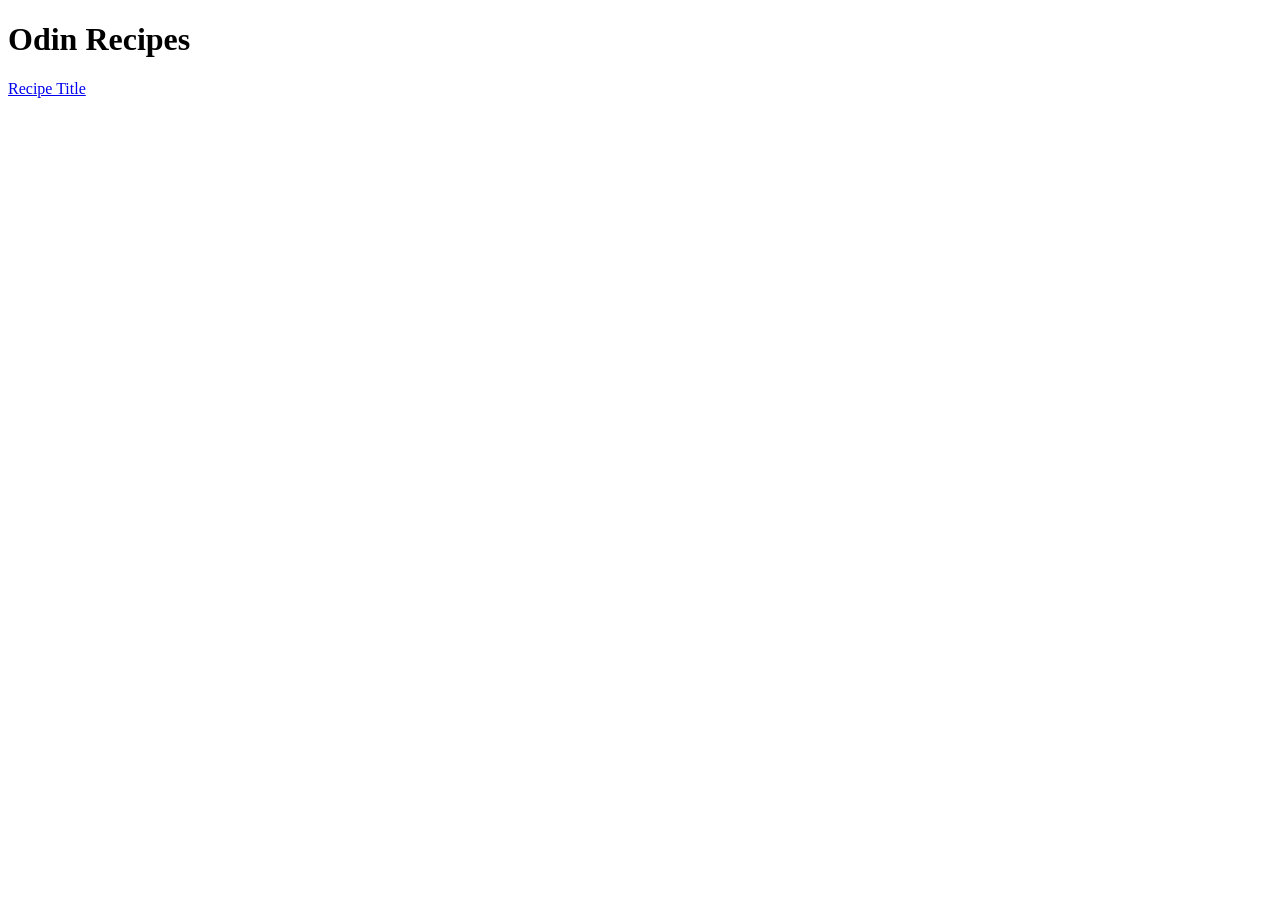
==== index.html @ 9cc3195c "Add Links to the Pages add the first links between Home page and recipes Pages" ====
<!DOCTYPE html>
<html lang="en">
<head>
    <meta charset="UTF-8">
    <meta name="viewport" content="width=device-width, initial-scale=1.0">
    <title>Document</title>
</head>
<body>
    <h1>Odin Recipes</h1>
    <a href="../odin-recipes/index.html">Recipe Title</a>
</body>
</html>
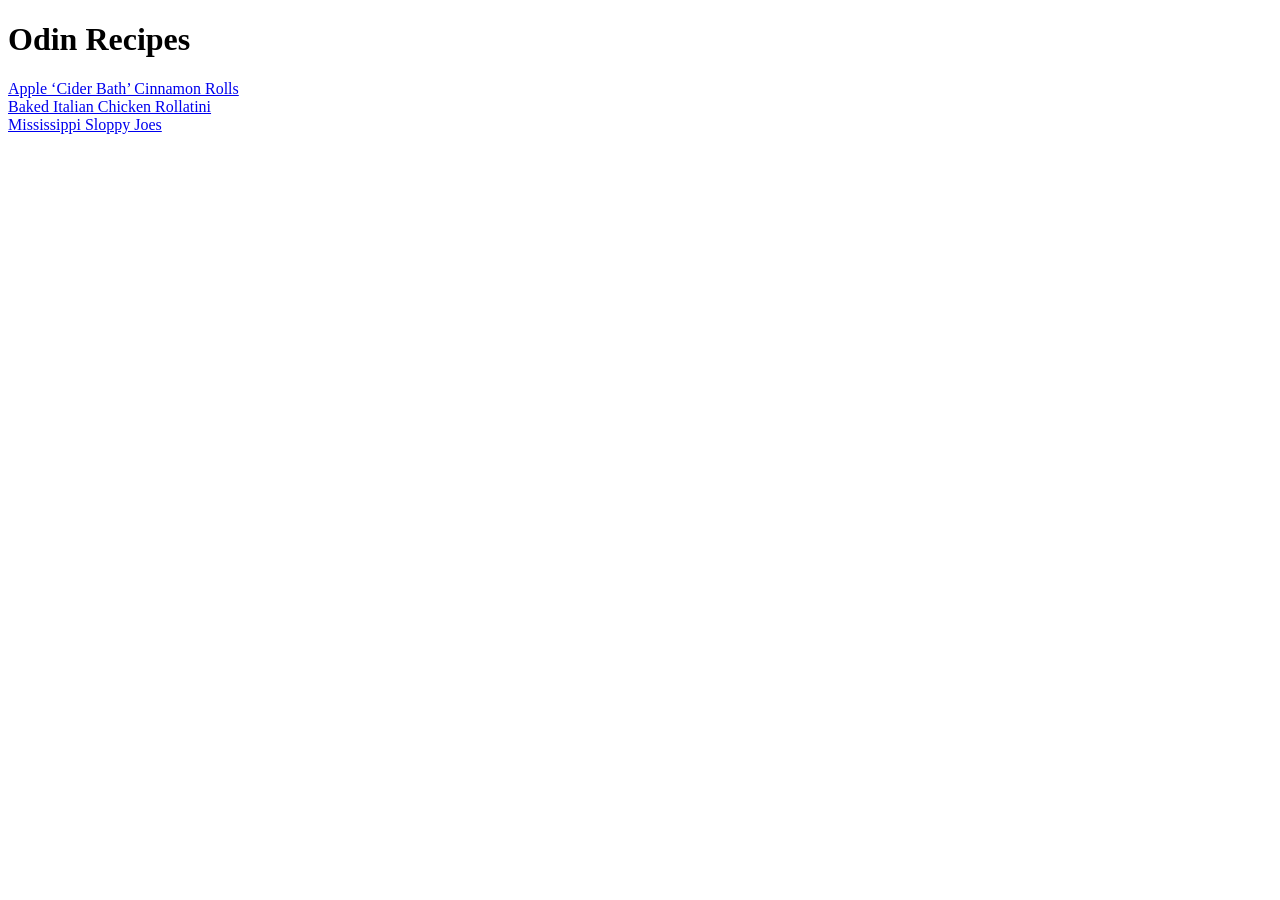
==== commit 8db141de: "fix some bugs fix pages links to work agine" ====
--- a/index.html
+++ b/index.html
@@ -7,6 +7,8 @@
 </head>
 <body>
     <h1>Odin Recipes</h1>
-    <a href="../odin-recipes/index.html">Recipe Title</a>
+    <a href="../odin-recipes/recipes/Apple-Cider-Bath-Cinnamon-Rolls.html">Apple ‘Cider Bath’ Cinnamon Rolls</a><br>
+    <a href="../odin-recipes/recipes/Baked-Italian-Chicken-Rollatini.html">Baked Italian Chicken Rollatini</a><br>
+    <a href="../odin-recipes/recipes/Mississippi-Sloppy-Joes.html">Mississippi Sloppy Joes</a><br>
 </body>
 </html>
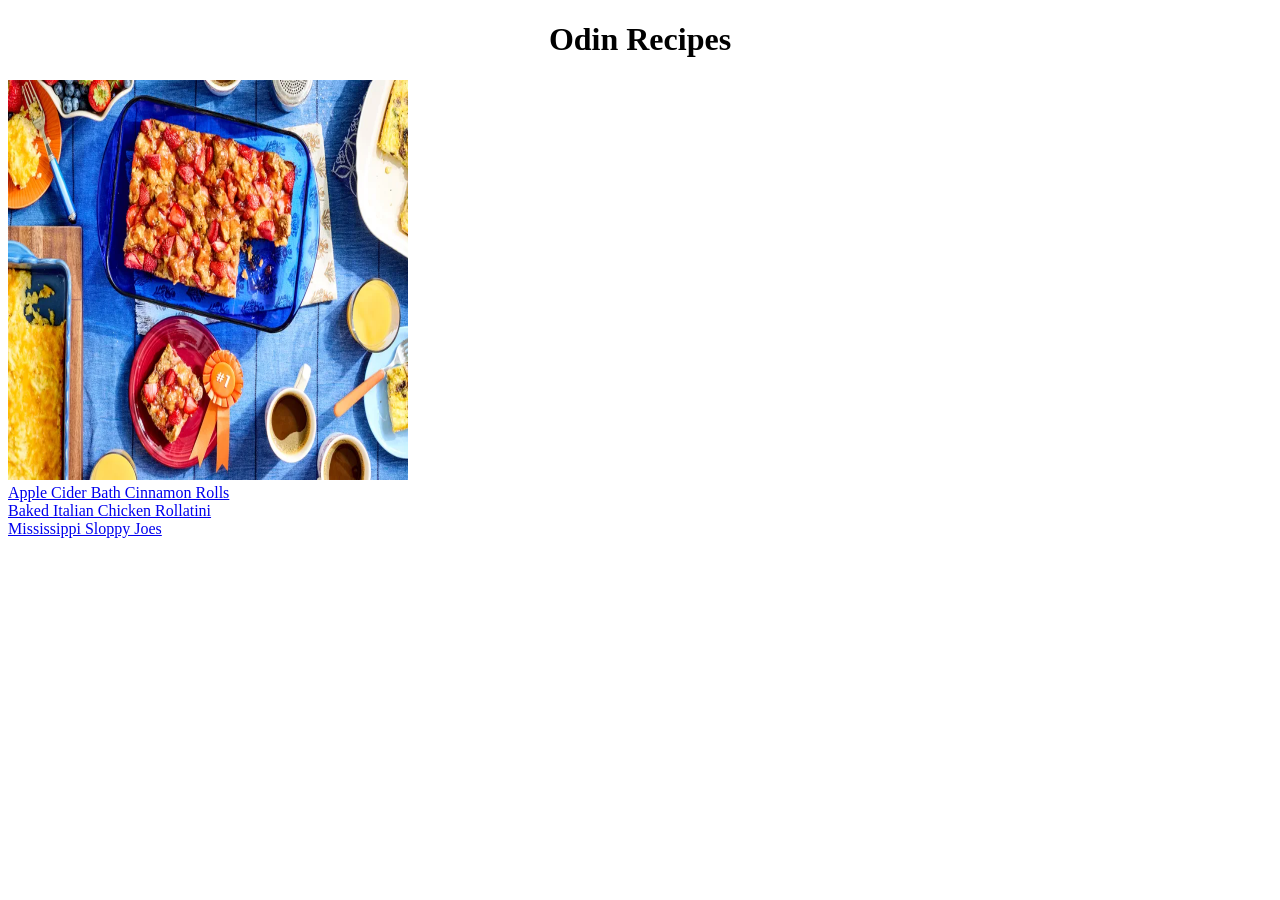
==== commit d7953297: "final commit the last version of my website in html" ====
--- a/index.html
+++ b/index.html
@@ -3,12 +3,13 @@
 <head>
     <meta charset="UTF-8">
     <meta name="viewport" content="width=device-width, initial-scale=1.0">
-    <title>Document</title>
+    <title>Home</title>
 </head>
 <body>
-    <h1>Odin Recipes</h1>
-    <a href="../odin-recipes/recipes/Apple-Cider-Bath-Cinnamon-Rolls.html">Apple ‘Cider Bath’ Cinnamon Rolls</a><br>
-    <a href="../odin-recipes/recipes/Baked-Italian-Chicken-Rollatini.html">Baked Italian Chicken Rollatini</a><br>
-    <a href="../odin-recipes/recipes/Mississippi-Sloppy-Joes.html">Mississippi Sloppy Joes</a><br>
+    <h1 ><center>Odin Recipes</center></h1>
+    <img src="/img/ar-world-casserole-day-2026-hero.webp" height="400px" width="400px" alt="hero-image"><br>
+    <a href="/recipes/Apple-Cider-Bath-Cinnamon-Rolls.html">Apple Cider Bath Cinnamon Rolls</a><br>
+    <a href="/recipes/Baked-Italian-Chicken-Rollatini.html">Baked Italian Chicken Rollatini</a><br>
+    <a href="/recipes/Mississippi-Sloppy-Joes.html">Mississippi Sloppy Joes</a><br>
 </body>
 </html>
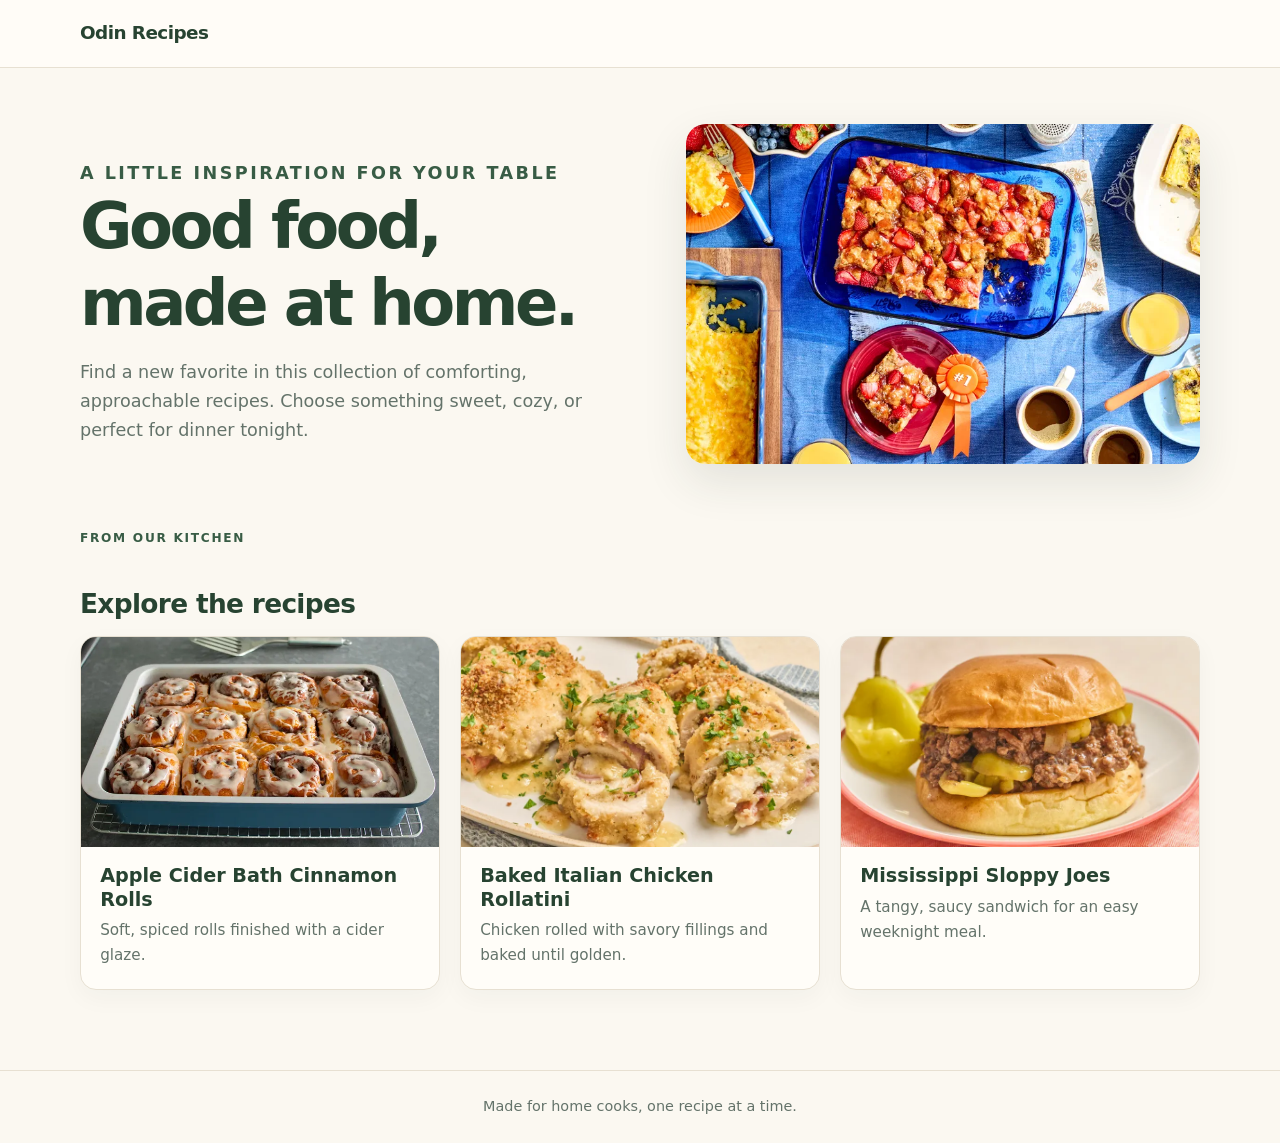
==== commit 001f20ea: "Upgrade recipe site design and pages" ====
--- a/index.html
+++ b/index.html
@@ -1,15 +1,33 @@
 <!DOCTYPE html>
 <html lang="en">
 <head>
-    <meta charset="UTF-8">
-    <meta name="viewport" content="width=device-width, initial-scale=1.0">
-    <title>Home</title>
+  <meta charset="UTF-8">
+  <meta name="viewport" content="width=device-width, initial-scale=1.0">
+  <meta name="description" content="A small collection of comforting recipes, from cinnamon rolls to weeknight dinners.">
+  <title>Odin Recipes | Good food, made at home</title>
+  <link rel="stylesheet" href="./CSS/style.css">
 </head>
 <body>
-    <h1 ><center>Odin Recipes</center></h1>
-    <img src="/img/ar-world-casserole-day-2026-hero.webp" height="400px" width="400px" alt="hero-image"><br>
-    <a href="/recipes/Apple-Cider-Bath-Cinnamon-Rolls.html">Apple Cider Bath Cinnamon Rolls</a><br>
-    <a href="/recipes/Baked-Italian-Chicken-Rollatini.html">Baked Italian Chicken Rollatini</a><br>
-    <a href="/recipes/Mississippi-Sloppy-Joes.html">Mississippi Sloppy Joes</a><br>
+  <header class="site-header"><a class="brand" href="./index.html">Odin Recipes</a></header>
+  <main>
+    <section class="hero" aria-labelledby="page-title">
+      <div class="hero-copy">
+        <p class="eyebrow">A little inspiration for your table</p>
+        <h1 id="page-title">Good food, made at home.</h1>
+        <p>Find a new favorite in this collection of comforting, approachable recipes. Choose something sweet, cozy, or perfect for dinner tonight.</p>
+      </div>
+      <img class="hero-image" src="./img/ar-world-casserole-day-2026-hero.webp" alt="A freshly baked casserole ready to share">
+    </section>
+    <section aria-labelledby="recipes-title">
+      <p class="eyebrow">From our kitchen</p>
+      <h2 id="recipes-title">Explore the recipes</h2>
+      <div class="recipe-grid">
+        <article class="recipe-card"><a href="./recipes/Apple-Cider-Bath-Cinnamon-Rolls.html"><img src="./img/AppleCiderBathCinnamonRolls.webp" alt="Apple cider bath cinnamon rolls"><div class="card-copy"><h3>Apple Cider Bath Cinnamon Rolls</h3><p>Soft, spiced rolls finished with a cider glaze.</p></div></a></article>
+        <article class="recipe-card"><a href="./recipes/Baked-Italian-Chicken-Rollatini.html"><img src="./img/Chicken-Rollatini-Peyton-Beckwith-Beauty.webp" alt="Golden baked Italian chicken rollatini"><div class="card-copy"><h3>Baked Italian Chicken Rollatini</h3><p>Chicken rolled with savory fillings and baked until golden.</p></div></a></article>
+        <article class="recipe-card"><a href="./recipes/Mississippi-Sloppy-Joes.html"><img src="./img/Mississippi-Sloppy-Joes-Peyton-Bechwith-Beauty.webp" alt="Mississippi sloppy joe filling served on a bun"><div class="card-copy"><h3>Mississippi Sloppy Joes</h3><p>A tangy, saucy sandwich for an easy weeknight meal.</p></div></a></article>
+      </div>
+    </section>
+  </main>
+  <footer class="site-footer">Made for home cooks, one recipe at a time.</footer>
 </body>
-</html>+</html>
--- a/CSS/style.css
+++ b/CSS/style.css
@@ -0,0 +1,67 @@
+:root {
+  color-scheme: light;
+  --ink: #24332d;
+  --muted: #64736a;
+  --paper: #fbf8f1;
+  --card: #fffdf8;
+  --green: #385c45;
+  --green-dark: #274331;
+  --line: #e7e0d2;
+  --accent: #d98b45;
+  font-family: Inter, ui-sans-serif, system-ui, -apple-system, BlinkMacSystemFont, "Segoe UI", sans-serif;
+}
+
+* { box-sizing: border-box; }
+body {
+  margin: 0;
+  background: var(--paper);
+  color: var(--ink);
+  line-height: 1.65;
+}
+a { color: var(--green); }
+a:focus-visible { outline: 3px solid var(--accent); outline-offset: 3px; }
+.site-header {
+  padding: 1.15rem max(1.25rem, calc((100% - 1120px) / 2));
+  border-bottom: 1px solid var(--line);
+  background: rgba(255, 253, 248, .92);
+}
+.brand { color: var(--green-dark); font-weight: 800; letter-spacing: -.03em; text-decoration: none; font-size: 1.15rem; }
+main { width: min(1120px, calc(100% - 2.5rem)); margin: 0 auto; padding: 3.5rem 0 5rem; }
+.eyebrow { margin: 0 0 .6rem; color: var(--green); text-transform: uppercase; letter-spacing: .14em; font-size: .76rem; font-weight: 800; }
+h1, h2, h3 { line-height: 1.2; color: var(--green-dark); }
+h1 { margin: 0; font-size: clamp(2.35rem, 5vw, 4.25rem); letter-spacing: -.055em; }
+h2 { margin: 2.5rem 0 1rem; font-size: 1.65rem; letter-spacing: -.025em; }
+h3 { margin: 1.5rem 0 .5rem; font-size: 1.1rem; }
+p { color: var(--muted); }
+.hero { display: grid; grid-template-columns: 1fr .92fr; gap: 3rem; align-items: center; margin-bottom: 4rem; }
+.hero-copy p { max-width: 38rem; font-size: 1.1rem; margin: 1rem 0 0; }
+.hero-image { width: 100%; height: 340px; object-fit: cover; border-radius: 1.25rem; box-shadow: 0 18px 45px #24332d1c; }
+.recipe-grid { display: grid; grid-template-columns: repeat(3, minmax(0, 1fr)); gap: 1.25rem; }
+.recipe-card { overflow: hidden; border: 1px solid var(--line); border-radius: 1rem; background: var(--card); box-shadow: 0 8px 24px #24332d0a; transition: transform .18s ease, box-shadow .18s ease; }
+.recipe-card:hover { transform: translateY(-4px); box-shadow: 0 16px 34px #24332d14; }
+.recipe-card a { display: block; height: 100%; color: inherit; text-decoration: none; }
+.recipe-card img { display: block; width: 100%; height: 210px; object-fit: cover; }
+.card-copy { padding: 1.1rem 1.2rem 1.35rem; }
+.card-copy h3 { margin: 0; font-size: 1.2rem; }
+.card-copy p { margin: .45rem 0 0; font-size: .95rem; }
+.back-link { display: inline-flex; align-items: center; gap: .45rem; margin-bottom: 1.5rem; text-decoration: none; font-weight: 700; }
+.recipe-layout { display: grid; grid-template-columns: minmax(0, 1.25fr) minmax(270px, .75fr); gap: 2.5rem; align-items: start; }
+.recipe-intro { margin: .8rem 0 1.5rem; font-size: 1.05rem; }
+.recipe-image { width: 100%; height: 300px; object-fit: cover; border-radius: 1rem; }
+.recipe-panel { padding: 1.5rem; border: 1px solid var(--line); border-radius: 1rem; background: var(--card); }
+.recipe-panel h2 { margin-top: 0; }
+.recipe-panel ul, .directions { padding-left: 1.3rem; }
+li { padding-left: .25rem; margin: .55rem 0; }
+li::marker { color: var(--accent); font-weight: 800; }
+.recipe-note { padding: 1rem 1.1rem; border-left: 4px solid var(--accent); background: #f8f0e4; border-radius: 0 .6rem .6rem 0; }
+.site-footer { padding: 1.5rem; border-top: 1px solid var(--line); color: var(--muted); text-align: center; font-size: .9rem; }
+@media (max-width: 760px) {
+  main { padding: 2.5rem 0 3.5rem; }
+  .hero, .recipe-layout { grid-template-columns: 1fr; gap: 1.5rem; }
+  .hero { margin-bottom: 3rem; }
+  .hero-image { height: 260px; }
+  .recipe-grid { grid-template-columns: 1fr; }
+  .recipe-card img { height: 230px; }
+  .recipe-image { height: 260px; }
+}
+@media (prefers-reduced-motion: reduce) { *, *::before, *::after { scroll-behavior: auto !important; transition-duration: .01ms !important; } }
